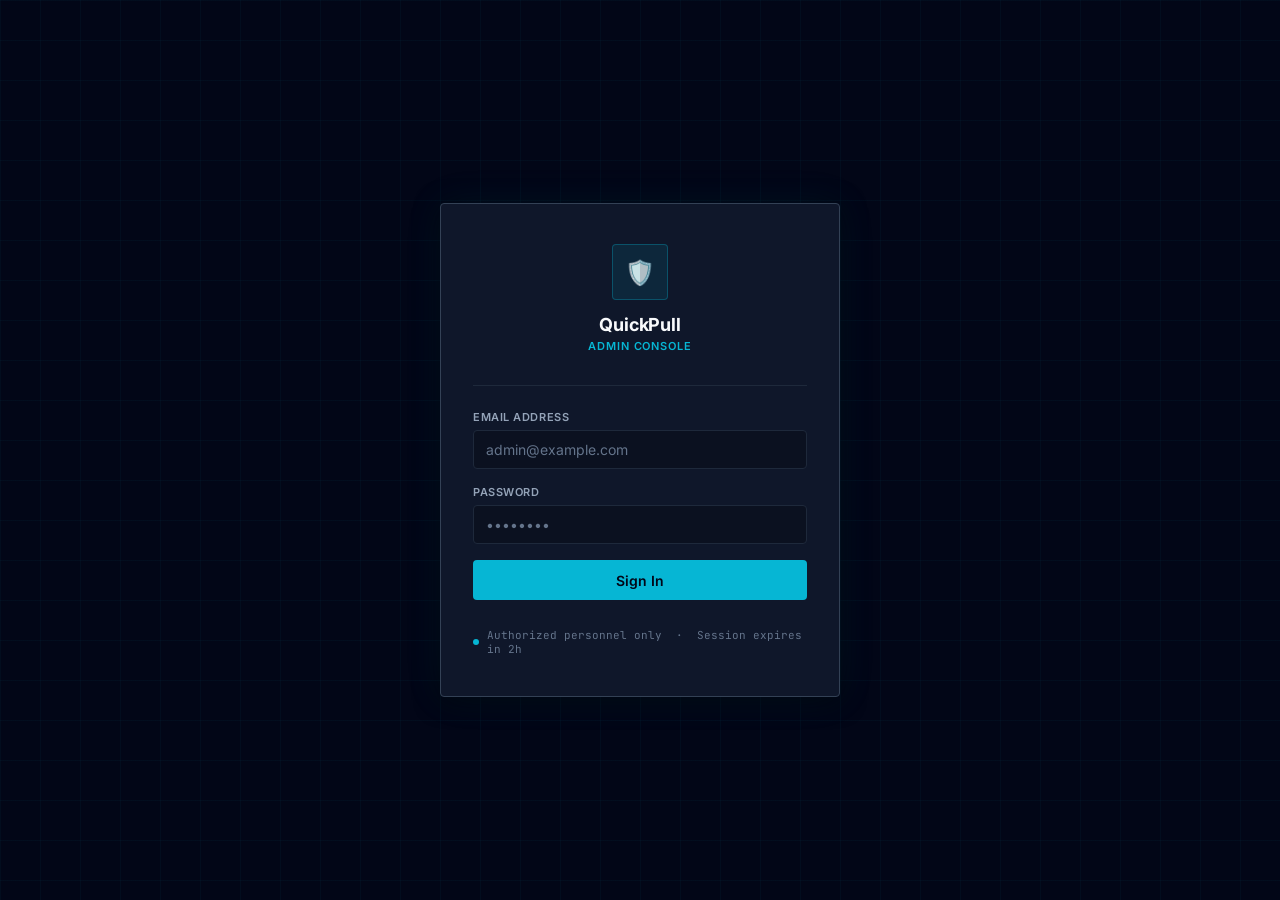
==== admin/index.html @ d8ea4803 "Start adding Admin Panel" ====
<!DOCTYPE html>
<html lang="en">
<head>
  <meta charset="UTF-8" />
  <meta name="viewport" content="width=device-width, initial-scale=1.0" />

  <!-- Prevent search engines from indexing this page -->
  <meta name="robots" content="noindex, nofollow" />

  <title>QuickPull · Admin Console</title>

  <!-- Inter + JetBrains Mono (matching the Mission Control design reference) -->
  <link rel="preconnect" href="https://fonts.googleapis.com" />
  <link
    href="https://fonts.googleapis.com/css2?family=Inter:wght@400;500;600;700&family=JetBrains+Mono:wght@500&display=swap"
    rel="stylesheet"
  />

  <style>
    /* ── Mission Control colour palette ─────────────────────────────────── */
    :root {
      --bg:           #020617;   /* Deep Obsidian Slate   */
      --surface:      #0f172a;   /* Slate 900 card        */
      --surface-high: #1e293b;   /* Slate 800 hover/focus */
      --border:       #1e293b;   /* Hairline borders      */
      --border-hi:    #334155;   /* Prominent borders     */
      --text:         #f8fafc;   /* Primary text          */
      --text-muted:   #94a3b8;   /* Secondary / labels    */
      --text-dim:     #64748b;   /* Placeholders / dim    */
      --cyan:         #06b6d4;   /* Primary action colour */
      --cyan-hover:   #22d3ee;
      --green:        #10b981;   /* Success              */
      --rose:         #f43f5e;   /* Error / danger        */
    }

    *, *::before, *::after { box-sizing: border-box; margin: 0; padding: 0; }

    body {
      font-family: 'Inter', sans-serif;
      background-color: var(--bg);
      color: var(--text);
      min-height: 100vh;
      display: flex;
      flex-direction: column;
      align-items: center;
      justify-content: center;
      /* Subtle technical grid pattern */
      background-image:
        linear-gradient(rgba(6,182,212,.04) 1px, transparent 1px),
        linear-gradient(90deg, rgba(6,182,212,.04) 1px, transparent 1px);
      background-size: 40px 40px;
    }

    /* ── Login card ──────────────────────────────────────────────────────── */
    .login-card {
      width: 100%;
      max-width: 400px;
      background: var(--surface);
      border: 1px solid var(--border-hi);
      border-radius: 4px;
      padding: 2.5rem 2rem;
      /* Subtle cyan glow to draw attention */
      box-shadow:
        0 0 40px rgba(6,182,212,.08),
        0 4px 24px rgba(0,0,0,.6);
    }

    /* ── Brand section ───────────────────────────────────────────────────── */
    .brand {
      text-align: center;
      margin-bottom: 2rem;
    }

    .brand-icon {
      display: inline-flex;
      align-items: center;
      justify-content: center;
      width: 56px;
      height: 56px;
      background: rgba(6,182,212,.1);
      border: 1px solid rgba(6,182,212,.3);
      border-radius: 4px;
      font-size: 1.5rem;
      margin-bottom: .875rem;
    }

    .brand-name {
      font-size: 1.125rem;
      font-weight: 700;
      letter-spacing: -.01em;
    }

    .brand-sub {
      display: block;
      margin-top: .25rem;
      font-size: .6875rem;
      font-weight: 600;
      letter-spacing: .08em;
      text-transform: uppercase;
      color: var(--cyan);
    }

    /* ── Divider ─────────────────────────────────────────────────────────── */
    .divider {
      height: 1px;
      background: var(--border);
      margin: 1.5rem 0;
    }

    /* ── Form elements ───────────────────────────────────────────────────── */
    .form-group { margin-bottom: 1rem; }

    .form-label {
      display: block;
      font-size: .6875rem;
      font-weight: 600;
      letter-spacing: .05em;
      text-transform: uppercase;
      color: var(--text-muted);
      margin-bottom: .375rem;
    }

    .form-input {
      width: 100%;
      background: #0b1120;
      border: 1px solid var(--border);
      border-radius: 4px;
      color: var(--text);
      font-family: 'Inter', sans-serif;
      font-size: .875rem;
      padding: .625rem .75rem;
      outline: none;
      transition: border-color .15s, box-shadow .15s;
    }

    .form-input::placeholder { color: var(--text-dim); }

    .form-input:focus {
      border-color: var(--cyan);
      box-shadow: 0 0 0 1px rgba(6,182,212,.25);
    }

    /* ── Error box ───────────────────────────────────────────────────────── */
    .error-box {
      display: none;
      background: rgba(244,63,94,.1);
      border: 1px solid rgba(244,63,94,.3);
      border-radius: 4px;
      color: #fb7185;
      font-size: .8125rem;
      padding: .75rem;
      margin-bottom: 1rem;
      line-height: 1.4;
    }

    /* ── Submit button ───────────────────────────────────────────────────── */
    .btn-primary {
      display: flex;
      align-items: center;
      justify-content: center;
      gap: .375rem;
      width: 100%;
      height: 40px;
      margin-top: .5rem;
      background: var(--cyan);
      color: #020617;
      font-family: 'Inter', sans-serif;
      font-size: .875rem;
      font-weight: 600;
      border: none;
      border-radius: 4px;
      cursor: pointer;
      transition: background .15s, box-shadow .15s;
    }

    .btn-primary:hover:not(:disabled) {
      background: var(--cyan-hover);
      box-shadow: 0 0 12px rgba(6,182,212,.45);
    }

    .btn-primary:disabled {
      opacity: .5;
      cursor: not-allowed;
    }

    /* ── Loading spinner (inside the button) ─────────────────────────────── */
    .loading-spinner {
      display: inline-block;
      width: 14px;
      height: 14px;
      border: 2px solid rgba(2,6,23,.3);
      border-top-color: #020617;
      border-radius: 50%;
      animation: spin .7s linear infinite;
      flex-shrink: 0;
    }

    @keyframes spin { to { transform: rotate(360deg); } }

    /* ── Footer text ─────────────────────────────────────────────────────── */
    .footer {
      margin-top: 1.75rem;
      display: flex;
      align-items: center;
      justify-content: center;
      gap: .5rem;
      font-family: 'JetBrains Mono', monospace;
      font-size: .6875rem;
      color: var(--text-dim);
    }

    /* Pulsing live-dot indicator */
    .live-dot {
      width: 6px;
      height: 6px;
      border-radius: 50%;
      background: var(--cyan);
      animation: pulse 2s infinite;
      flex-shrink: 0;
    }

    @keyframes pulse {
      0%, 100% { opacity: 1; }
      50%       { opacity: .25; }
    }
  </style>
</head>

<body>
  <div class="login-card">

    <!-- Brand header -->
    <div class="brand">
      <div class="brand-icon" aria-hidden="true">🛡️</div>
      <div class="brand-name">QuickPull</div>
      <span class="brand-sub">Admin Console</span>
    </div>

    <div class="divider"></div>

    <!-- Error message (shown on failed login) -->
    <div class="error-box" id="error-box" role="alert"></div>

    <!-- Login form — no register link, no forgot-password link -->
    <form id="login-form" autocomplete="off" novalidate>

      <div class="form-group">
        <label class="form-label" for="email">Email Address</label>
        <input
          id="email"
          class="form-input"
          type="email"
          name="email"
          placeholder="admin@example.com"
          autocomplete="off"
          spellcheck="false"
          required
        />
      </div>

      <div class="form-group">
        <label class="form-label" for="password">Password</label>
        <input
          id="password"
          class="form-input"
          type="password"
          name="password"
          placeholder="••••••••"
          autocomplete="current-password"
          required
        />
      </div>

      <button id="submit-btn" class="btn-primary" type="submit">
        Sign In
      </button>

    </form>

    <!-- Status footer — no register / forgot-password links -->
    <div class="footer">
      <span class="live-dot"></span>
      Authorized personnel only &nbsp;·&nbsp; Session expires in 2h
    </div>

  </div>

  <!--
    Load api-config.js from the parent folder so admin-api.js gets
    the correct backend URL without duplicating it.
  -->
  <script src="../api-config.js"></script>
  <script src="admin-api.js"></script>
  <script src="admin-login.js"></script>
</body>
</html>
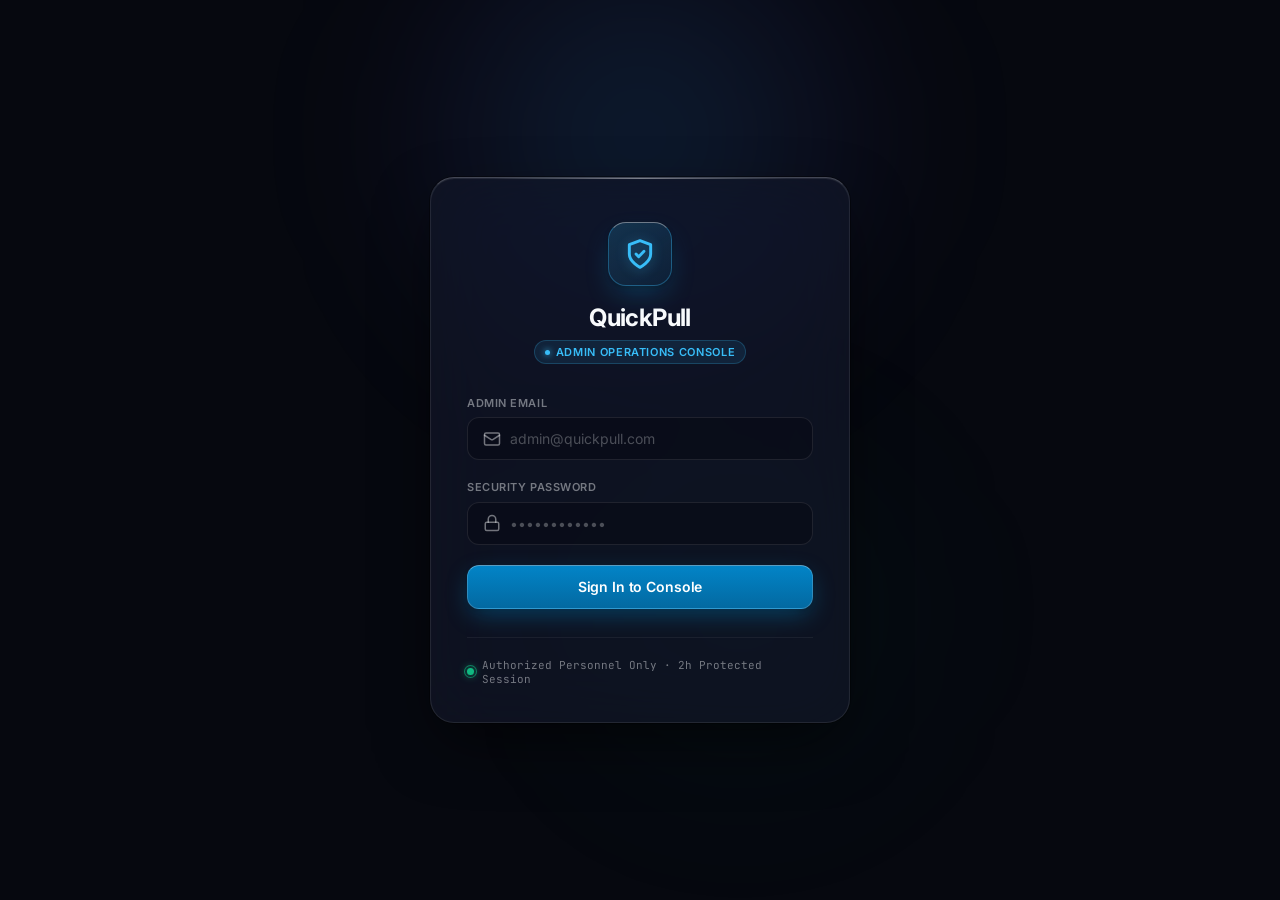
==== commit 63f70fc2: "Trip Data UI fix" ====
--- a/admin/index.html
+++ b/admin/index.html
@@ -3,292 +3,533 @@
 <head>
   <meta charset="UTF-8" />
   <meta name="viewport" content="width=device-width, initial-scale=1.0" />
-
-  <!-- Prevent search engines from indexing this page -->
   <meta name="robots" content="noindex, nofollow" />
 
   <title>QuickPull · Admin Console</title>
 
-  <!-- Inter + JetBrains Mono (matching the Mission Control design reference) -->
+  <!-- Apple SF-style Typography: Inter + JetBrains Mono -->
   <link rel="preconnect" href="https://fonts.googleapis.com" />
+  <link rel="preconnect" href="https://fonts.gstatic.com" crossorigin />
   <link
-    href="https://fonts.googleapis.com/css2?family=Inter:wght@400;500;600;700&family=JetBrains+Mono:wght@500&display=swap"
+    href="https://fonts.googleapis.com/css2?family=Inter:wght@400;500;600;700;800&family=JetBrains+Mono:wght@400;500;600&display=swap"
     rel="stylesheet"
   />
 
   <style>
-    /* ── Mission Control colour palette ─────────────────────────────────── */
+    /* ── Apple Design Tokens ─────────────────────────────────────────────── */
     :root {
-      --bg:           #020617;   /* Deep Obsidian Slate   */
-      --surface:      #0f172a;   /* Slate 900 card        */
-      --surface-high: #1e293b;   /* Slate 800 hover/focus */
-      --border:       #1e293b;   /* Hairline borders      */
-      --border-hi:    #334155;   /* Prominent borders     */
-      --text:         #f8fafc;   /* Primary text          */
-      --text-muted:   #94a3b8;   /* Secondary / labels    */
-      --text-dim:     #64748b;   /* Placeholders / dim    */
-      --cyan:         #06b6d4;   /* Primary action colour */
-      --cyan-hover:   #22d3ee;
-      --green:        #10b981;   /* Success              */
-      --rose:         #f43f5e;   /* Error / danger        */
-    }
-
-    *, *::before, *::after { box-sizing: border-box; margin: 0; padding: 0; }
+      --font-system: -apple-system, BlinkMacSystemFont, "SF Pro Display", "SF Pro Text", "Inter", system-ui, sans-serif;
+      --font-mono:   "JetBrains Mono", "SF Mono", Menlo, Monaco, monospace;
+
+      /* Apple Dark Translucent Palette */
+      --canvas:       #06080f;
+      --surface-glass: rgba(18, 23, 38, 0.72);
+      --surface-subtle: rgba(255, 255, 255, 0.04);
+      --surface-input: rgba(8, 12, 22, 0.65);
+      --border:       rgba(255, 255, 255, 0.09);
+      --border-specular: rgba(255, 255, 255, 0.22);
+      --border-focus: #38bdf8;
+
+      --text:         #f8fafc;
+      --text-secondary: rgba(248, 250, 252, 0.72);
+      --text-dim:     rgba(248, 250, 252, 0.44);
+
+      --accent:       #0284c7;
+      --accent-bright:#38bdf8;
+      --accent-glow:  rgba(56, 189, 248, 0.35);
+
+      --emerald:      #10b981;
+      --emerald-glow: rgba(16, 185, 129, 0.3);
+      --rose:         #f43f5e;
+      --rose-glass:   rgba(244, 63, 94, 0.14);
+      --rose-border:  rgba(244, 63, 94, 0.35);
+
+      --ease-spring: cubic-bezier(0.16, 1, 0.3, 1);
+    }
+
+    *, *::before, *::after {
+      box-sizing: border-box;
+      margin: 0;
+      padding: 0;
+      -webkit-font-smoothing: antialiased;
+      -moz-osx-font-smoothing: grayscale;
+    }
 
     body {
-      font-family: 'Inter', sans-serif;
-      background-color: var(--bg);
+      font-family: var(--font-system);
+      background-color: var(--canvas);
       color: var(--text);
       min-height: 100vh;
       display: flex;
       flex-direction: column;
       align-items: center;
       justify-content: center;
-      /* Subtle technical grid pattern */
-      background-image:
-        linear-gradient(rgba(6,182,212,.04) 1px, transparent 1px),
-        linear-gradient(90deg, rgba(6,182,212,.04) 1px, transparent 1px);
-      background-size: 40px 40px;
-    }
-
-    /* ── Login card ──────────────────────────────────────────────────────── */
+      padding: 1.5rem;
+      position: relative;
+      overflow-x: hidden;
+      selection-background-color: var(--accent);
+      selection-color: #fff;
+    }
+
+    /* Ambient Apple Mesh Glows */
+    .ambient-glow-1 {
+      position: fixed;
+      top: 15%;
+      left: 50%;
+      transform: translate(-50%, -50%);
+      width: 580px;
+      height: 480px;
+      background: radial-gradient(circle, rgba(14, 165, 233, 0.16) 0%, rgba(99, 102, 241, 0.1) 40%, transparent 70%);
+      filter: blur(80px);
+      pointer-events: none;
+      z-index: 0;
+    }
+
+    .ambient-glow-2 {
+      position: fixed;
+      bottom: 10%;
+      right: 25%;
+      width: 440px;
+      height: 400px;
+      background: radial-gradient(circle, rgba(16, 185, 129, 0.08) 0%, transparent 70%);
+      filter: blur(90px);
+      pointer-events: none;
+      z-index: 0;
+    }
+
+    /* ── Apple Frosted Glass Card ────────────────────────────────────────── */
+    .login-container {
+      position: relative;
+      z-index: 1;
+      width: 100%;
+      max-width: 420px;
+      animation: cardAppear 0.5s var(--ease-spring);
+    }
+
+    @keyframes cardAppear {
+      from {
+        opacity: 0;
+        transform: translateY(16px) scale(0.97);
+      }
+      to {
+        opacity: 1;
+        transform: translateY(0) scale(1);
+      }
+    }
+
     .login-card {
-      width: 100%;
-      max-width: 400px;
-      background: var(--surface);
-      border: 1px solid var(--border-hi);
-      border-radius: 4px;
-      padding: 2.5rem 2rem;
-      /* Subtle cyan glow to draw attention */
+      background: var(--surface-glass);
+      backdrop-filter: blur(32px) saturate(200%);
+      -webkit-backdrop-filter: blur(32px) saturate(200%);
+      border: 1px solid var(--border);
+      border-top: 1px solid var(--border-specular);
+      border-radius: 24px;
+      padding: 2.75rem 2.25rem 2.25rem;
       box-shadow:
-        0 0 40px rgba(6,182,212,.08),
-        0 4px 24px rgba(0,0,0,.6);
-    }
-
-    /* ── Brand section ───────────────────────────────────────────────────── */
+        0 24px 64px -12px rgba(0, 0, 0, 0.65),
+        0 1px 1px 0 rgba(255, 255, 255, 0.1) inset,
+        0 0 0 1px rgba(0, 0, 0, 0.4);
+      position: relative;
+      overflow: hidden;
+    }
+
+    /* Specular light streak */
+    .login-card::before {
+      content: "";
+      position: absolute;
+      top: 0;
+      left: 15%;
+      right: 15%;
+      height: 1px;
+      background: linear-gradient(90deg, transparent, rgba(255, 255, 255, 0.4), transparent);
+      pointer-events: none;
+    }
+
+    /* ── Brand Section ───────────────────────────────────────────────────── */
     .brand {
       text-align: center;
       margin-bottom: 2rem;
+      display: flex;
+      flex-direction: column;
+      align-items: center;
+    }
+
+    .brand-icon-wrapper {
+      position: relative;
+      margin-bottom: 1.125rem;
     }
 
     .brand-icon {
+      width: 64px;
+      height: 64px;
+      background: linear-gradient(145deg, rgba(56, 189, 248, 0.18), rgba(14, 165, 233, 0.08));
+      border: 1px solid rgba(56, 189, 248, 0.35);
+      border-top: 1px solid rgba(255, 255, 255, 0.4);
+      border-radius: 18px;
+      display: flex;
+      align-items: center;
+      justify-content: center;
+      box-shadow:
+        0 12px 28px -6px rgba(14, 165, 233, 0.28),
+        0 2px 4px rgba(0, 0, 0, 0.4);
+      position: relative;
+      overflow: hidden;
+    }
+
+    .brand-icon svg {
+      width: 32px;
+      height: 32px;
+      fill: none;
+      stroke: var(--accent-bright);
+      stroke-width: 2.2;
+      stroke-linecap: round;
+      stroke-linejoin: round;
+      filter: drop-shadow(0 2px 6px rgba(56, 189, 248, 0.4));
+    }
+
+    .brand-title {
+      font-size: 1.5rem;
+      font-weight: 700;
+      letter-spacing: -0.025em;
+      line-height: 1.2;
+      color: var(--text);
+    }
+
+    .brand-subtitle-badge {
       display: inline-flex;
       align-items: center;
-      justify-content: center;
-      width: 56px;
-      height: 56px;
-      background: rgba(6,182,212,.1);
-      border: 1px solid rgba(6,182,212,.3);
-      border-radius: 4px;
-      font-size: 1.5rem;
-      margin-bottom: .875rem;
-    }
-
-    .brand-name {
-      font-size: 1.125rem;
-      font-weight: 700;
-      letter-spacing: -.01em;
-    }
-
-    .brand-sub {
-      display: block;
-      margin-top: .25rem;
-      font-size: .6875rem;
+      gap: 0.375rem;
+      margin-top: 0.45rem;
+      padding: 0.25rem 0.625rem;
+      border-radius: 9999px;
+      background: rgba(56, 189, 248, 0.1);
+      border: 1px solid rgba(56, 189, 248, 0.22);
+      font-size: 0.6875rem;
       font-weight: 600;
-      letter-spacing: .08em;
+      letter-spacing: 0.06em;
       text-transform: uppercase;
-      color: var(--cyan);
-    }
-
-    /* ── Divider ─────────────────────────────────────────────────────────── */
-    .divider {
-      height: 1px;
-      background: var(--border);
-      margin: 1.5rem 0;
-    }
-
-    /* ── Form elements ───────────────────────────────────────────────────── */
-    .form-group { margin-bottom: 1rem; }
+      color: var(--accent-bright);
+    }
+
+    .brand-subtitle-badge span.dot {
+      width: 5px;
+      height: 5px;
+      border-radius: 50%;
+      background: var(--accent-bright);
+      box-shadow: 0 0 6px var(--accent-bright);
+    }
+
+    /* ── Error Box ───────────────────────────────────────────────────────── */
+    .error-box {
+      display: none;
+      background: var(--rose-glass);
+      border: 1px solid var(--rose-border);
+      border-radius: 12px;
+      color: #fda4af;
+      font-size: 0.8125rem;
+      font-weight: 500;
+      padding: 0.875rem 1rem;
+      margin-bottom: 1.35rem;
+      line-height: 1.45;
+      backdrop-filter: blur(8px);
+      box-shadow: 0 4px 16px rgba(244, 63, 94, 0.12);
+      animation: errorShake 0.35s var(--ease-spring);
+    }
+
+    @keyframes errorShake {
+      0%, 100% { transform: translateX(0); }
+      20% { transform: translateX(-5px); }
+      40% { transform: translateX(5px); }
+      60% { transform: translateX(-3px); }
+      80% { transform: translateX(3px); }
+    }
+
+    /* ── Form Inputs ─────────────────────────────────────────────────────── */
+    .form-group {
+      margin-bottom: 1.25rem;
+      position: relative;
+    }
 
     .form-label {
       display: block;
-      font-size: .6875rem;
+      font-size: 0.6875rem;
       font-weight: 600;
-      letter-spacing: .05em;
+      letter-spacing: 0.05em;
       text-transform: uppercase;
-      color: var(--text-muted);
-      margin-bottom: .375rem;
+      color: var(--text-dim);
+      margin-bottom: 0.45rem;
+      transition: color 0.2s;
+    }
+
+    .form-group:focus-within .form-label {
+      color: var(--accent-bright);
+    }
+
+    .input-wrapper {
+      position: relative;
+      display: flex;
+      align-items: center;
+    }
+
+    .input-icon {
+      position: absolute;
+      left: 1rem;
+      width: 18px;
+      height: 18px;
+      stroke: var(--text-dim);
+      fill: none;
+      stroke-width: 2;
+      stroke-linecap: round;
+      stroke-linejoin: round;
+      pointer-events: none;
+      transition: stroke 0.2s;
+    }
+
+    .form-group:focus-within .input-icon {
+      stroke: var(--accent-bright);
     }
 
     .form-input {
       width: 100%;
-      background: #0b1120;
+      background: var(--surface-input);
       border: 1px solid var(--border);
-      border-radius: 4px;
+      border-radius: 12px;
       color: var(--text);
-      font-family: 'Inter', sans-serif;
-      font-size: .875rem;
-      padding: .625rem .75rem;
+      font-family: var(--font-system);
+      font-size: 0.875rem;
+      padding: 0.75rem 1rem 0.75rem 2.65rem;
       outline: none;
-      transition: border-color .15s, box-shadow .15s;
-    }
-
-    .form-input::placeholder { color: var(--text-dim); }
+      transition:
+        border-color 0.2s var(--ease-spring),
+        box-shadow 0.2s var(--ease-spring),
+        background-color 0.2s var(--ease-spring);
+    }
+
+    .form-input::placeholder {
+      color: rgba(248, 250, 252, 0.28);
+    }
+
+    .form-input:hover {
+      border-color: rgba(255, 255, 255, 0.18);
+    }
 
     .form-input:focus {
-      border-color: var(--cyan);
-      box-shadow: 0 0 0 1px rgba(6,182,212,.25);
-    }
-
-    /* ── Error box ───────────────────────────────────────────────────────── */
-    .error-box {
-      display: none;
-      background: rgba(244,63,94,.1);
-      border: 1px solid rgba(244,63,94,.3);
-      border-radius: 4px;
-      color: #fb7185;
-      font-size: .8125rem;
-      padding: .75rem;
-      margin-bottom: 1rem;
-      line-height: 1.4;
-    }
-
-    /* ── Submit button ───────────────────────────────────────────────────── */
+      background: rgba(12, 17, 30, 0.85);
+      border-color: var(--border-focus);
+      box-shadow:
+        0 0 0 3px rgba(56, 189, 248, 0.18),
+        0 4px 12px rgba(0, 0, 0, 0.3);
+    }
+
+    /* ── Apple Primary Action Button ─────────────────────────────────────── */
     .btn-primary {
+      position: relative;
+      width: 100%;
+      height: 44px;
+      margin-top: 0.75rem;
+      background: linear-gradient(180deg, #0284c7 0%, #0369a1 100%);
+      color: #ffffff;
+      font-family: var(--font-system);
+      font-size: 0.875rem;
+      font-weight: 600;
+      letter-spacing: -0.01em;
+      border: 1px solid rgba(255, 255, 255, 0.18);
+      border-top: 1px solid rgba(255, 255, 255, 0.35);
+      border-radius: 12px;
+      cursor: pointer;
       display: flex;
       align-items: center;
       justify-content: center;
-      gap: .375rem;
-      width: 100%;
-      height: 40px;
-      margin-top: .5rem;
-      background: var(--cyan);
-      color: #020617;
-      font-family: 'Inter', sans-serif;
-      font-size: .875rem;
-      font-weight: 600;
-      border: none;
-      border-radius: 4px;
-      cursor: pointer;
-      transition: background .15s, box-shadow .15s;
+      gap: 0.5rem;
+      box-shadow:
+        0 8px 24px -4px rgba(2, 132, 199, 0.45),
+        0 2px 4px rgba(0, 0, 0, 0.3);
+      transition:
+        transform 0.12s var(--ease-spring),
+        box-shadow 0.2s var(--ease-spring),
+        filter 0.2s var(--ease-spring);
+      user-select: none;
     }
 
     .btn-primary:hover:not(:disabled) {
-      background: var(--cyan-hover);
-      box-shadow: 0 0 12px rgba(6,182,212,.45);
+      filter: brightness(1.08);
+      box-shadow:
+        0 10px 28px -2px rgba(2, 132, 199, 0.55),
+        0 2px 6px rgba(0, 0, 0, 0.4);
+    }
+
+    /* Kill latency: respond on pointer down */
+    .btn-primary:active:not(:disabled) {
+      transform: scale(0.975);
+      filter: brightness(0.95);
+      box-shadow: 0 4px 12px rgba(2, 132, 199, 0.3);
     }
 
     .btn-primary:disabled {
-      opacity: .5;
+      opacity: 0.55;
       cursor: not-allowed;
-    }
-
-    /* ── Loading spinner (inside the button) ─────────────────────────────── */
+      transform: none;
+    }
+
+    /* Apple-style circular spinner */
     .loading-spinner {
-      display: inline-block;
-      width: 14px;
-      height: 14px;
-      border: 2px solid rgba(2,6,23,.3);
-      border-top-color: #020617;
+      width: 16px;
+      height: 16px;
+      border: 2px solid rgba(255, 255, 255, 0.3);
+      border-top-color: #ffffff;
       border-radius: 50%;
-      animation: spin .7s linear infinite;
-      flex-shrink: 0;
-    }
-
-    @keyframes spin { to { transform: rotate(360deg); } }
-
-    /* ── Footer text ─────────────────────────────────────────────────────── */
+      animation: spin 0.65s linear infinite;
+    }
+
+    @keyframes spin {
+      to { transform: rotate(360deg); }
+    }
+
+    /* ── Footer Status ───────────────────────────────────────────────────── */
     .footer {
       margin-top: 1.75rem;
       display: flex;
       align-items: center;
       justify-content: center;
-      gap: .5rem;
-      font-family: 'JetBrains Mono', monospace;
-      font-size: .6875rem;
+      gap: 0.5rem;
+      font-family: var(--font-mono);
+      font-size: 0.6875rem;
       color: var(--text-dim);
-    }
-
-    /* Pulsing live-dot indicator */
-    .live-dot {
-      width: 6px;
-      height: 6px;
+      padding-top: 1.25rem;
+      border-top: 1px solid rgba(255, 255, 255, 0.06);
+    }
+
+    .live-beacon {
+      position: relative;
+      width: 7px;
+      height: 7px;
       border-radius: 50%;
-      background: var(--cyan);
-      animation: pulse 2s infinite;
-      flex-shrink: 0;
-    }
-
-    @keyframes pulse {
-      0%, 100% { opacity: 1; }
-      50%       { opacity: .25; }
+      background: var(--emerald);
+      box-shadow: 0 0 8px var(--emerald);
+    }
+
+    .live-beacon::after {
+      content: "";
+      position: absolute;
+      inset: -3px;
+      border-radius: 50%;
+      border: 1px solid var(--emerald);
+      opacity: 0.6;
+      animation: ripple 2s cubic-bezier(0.16, 1, 0.3, 1) infinite;
+    }
+
+    @keyframes ripple {
+      0% { transform: scale(0.8); opacity: 0.9; }
+      100% { transform: scale(2.4); opacity: 0; }
+    }
+
+    /* ── Accessibility & Reduced Motion (Apple Design HIG) ──────────────── */
+    @media (prefers-reduced-motion: reduce) {
+      *, *::before, *::after {
+        animation-duration: 0.01ms !important;
+        animation-iteration-count: 1 !important;
+        transition-duration: 0.01ms !important;
+      }
+      .login-container { animation: none; }
+      .live-beacon::after { animation: none; }
+    }
+
+    @media (prefers-reduced-transparency: reduce) {
+      .login-card {
+        background: #0f1524;
+        backdrop-filter: none;
+        -webkit-backdrop-filter: none;
+      }
     }
   </style>
 </head>
 
 <body>
-  <div class="login-card">
-
-    <!-- Brand header -->
-    <div class="brand">
-      <div class="brand-icon" aria-hidden="true">🛡️</div>
-      <div class="brand-name">QuickPull</div>
-      <span class="brand-sub">Admin Console</span>
+  <!-- Ambient background glow fields -->
+  <div class="ambient-glow-1" aria-hidden="true"></div>
+  <div class="ambient-glow-2" aria-hidden="true"></div>
+
+  <div class="login-container">
+    <div class="login-card">
+
+      <!-- Brand Header -->
+      <header class="brand">
+        <div class="brand-icon-wrapper">
+          <div class="brand-icon" aria-hidden="true">
+            <svg viewBox="0 0 24 24">
+              <path d="M12 22s8-4 8-10V5l-8-3-8 3v7c0 6 8 10 8 10z"></path>
+              <path d="m9 12 2 2 4-4"></path>
+            </svg>
+          </div>
+        </div>
+        <h1 class="brand-title">QuickPull</h1>
+        <div class="brand-subtitle-badge">
+          <span class="dot"></span>
+          Admin Operations Console
+        </div>
+      </header>
+
+      <!-- Error feedback container -->
+      <div class="error-box" id="error-box" role="alert" aria-live="assertive"></div>
+
+      <!-- Login Form -->
+      <form id="login-form" autocomplete="off" novalidate>
+
+        <div class="form-group">
+          <label class="form-label" for="email">Admin Email</label>
+          <div class="input-wrapper">
+            <svg class="input-icon" viewBox="0 0 24 24">
+              <rect width="20" height="16" x="2" y="4" rx="2"></rect>
+              <path d="m22 7-8.97 5.7a1.94 1.94 0 0 1-2.06 0L2 7"></path>
+            </svg>
+            <input
+              id="email"
+              class="form-input"
+              type="email"
+              name="email"
+              placeholder="admin@quickpull.com"
+              autocomplete="email"
+              spellcheck="false"
+              required
+            />
+          </div>
+        </div>
+
+        <div class="form-group">
+          <label class="form-label" for="password">Security Password</label>
+          <div class="input-wrapper">
+            <svg class="input-icon" viewBox="0 0 24 24">
+              <rect width="18" height="11" x="3" y="11" rx="2" ry="2"></rect>
+              <path d="M7 11V7a5 5 0 0 1 10 0v4"></path>
+            </svg>
+            <input
+              id="password"
+              class="form-input"
+              type="password"
+              name="password"
+              placeholder="••••••••••••"
+              autocomplete="current-password"
+              required
+            />
+          </div>
+        </div>
+
+        <button id="submit-btn" class="btn-primary" type="submit">
+          Sign In to Console
+        </button>
+
+      </form>
+
+      <!-- Status Footer -->
+      <footer class="footer">
+        <span class="live-beacon" aria-hidden="true"></span>
+        <span>Authorized Personnel Only · 2h Protected Session</span>
+      </footer>
+
     </div>
-
-    <div class="divider"></div>
-
-    <!-- Error message (shown on failed login) -->
-    <div class="error-box" id="error-box" role="alert"></div>
-
-    <!-- Login form — no register link, no forgot-password link -->
-    <form id="login-form" autocomplete="off" novalidate>
-
-      <div class="form-group">
-        <label class="form-label" for="email">Email Address</label>
-        <input
-          id="email"
-          class="form-input"
-          type="email"
-          name="email"
-          placeholder="admin@example.com"
-          autocomplete="off"
-          spellcheck="false"
-          required
-        />
-      </div>
-
-      <div class="form-group">
-        <label class="form-label" for="password">Password</label>
-        <input
-          id="password"
-          class="form-input"
-          type="password"
-          name="password"
-          placeholder="••••••••"
-          autocomplete="current-password"
-          required
-        />
-      </div>
-
-      <button id="submit-btn" class="btn-primary" type="submit">
-        Sign In
-      </button>
-
-    </form>
-
-    <!-- Status footer — no register / forgot-password links -->
-    <div class="footer">
-      <span class="live-dot"></span>
-      Authorized personnel only &nbsp;·&nbsp; Session expires in 2h
-    </div>
-
   </div>
 
-  <!--
-    Load api-config.js from the parent folder so admin-api.js gets
-    the correct backend URL without duplicating it.
-  -->
+  <!-- API and Auth Logic -->
   <script src="../api-config.js"></script>
   <script src="admin-api.js"></script>
   <script src="admin-login.js"></script>
